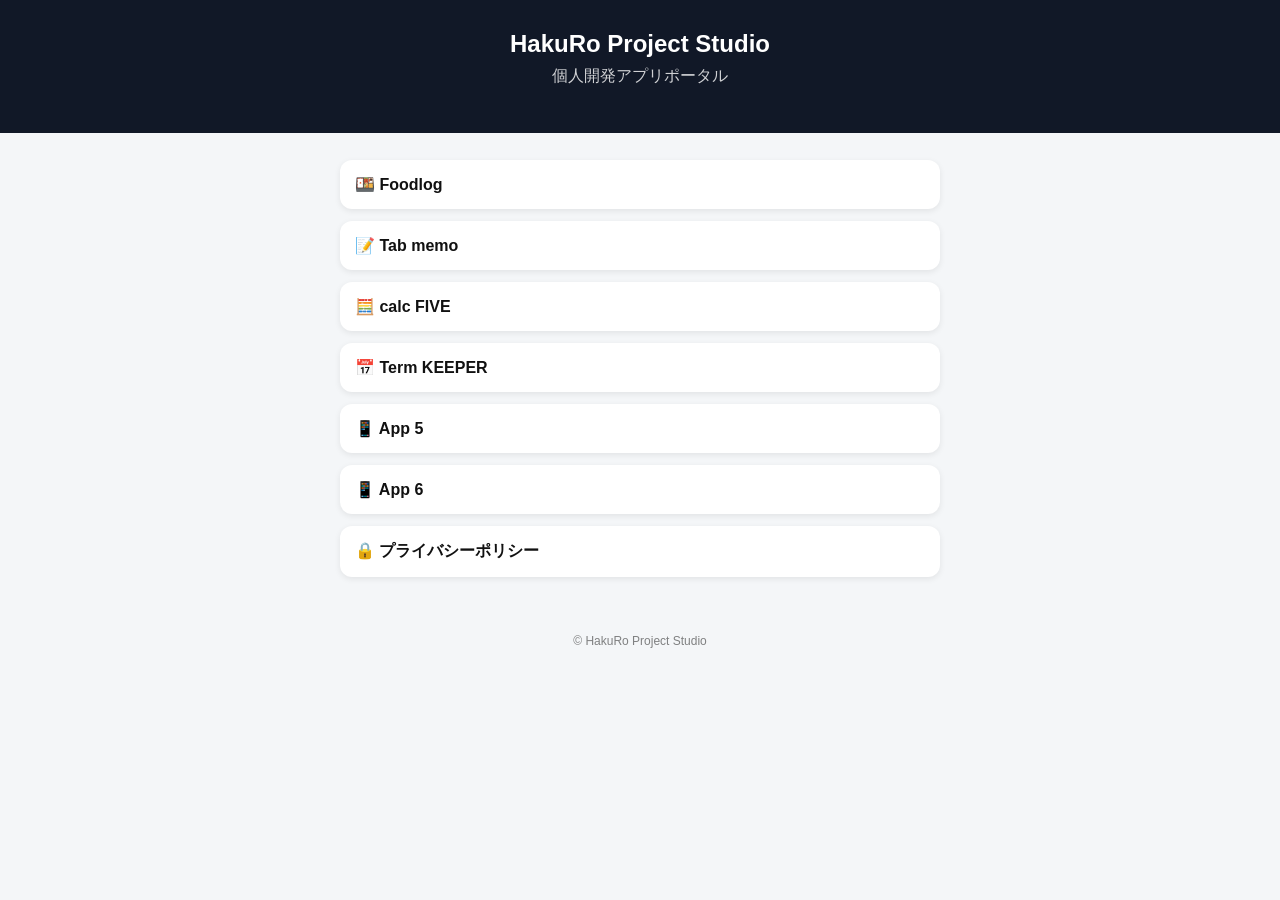
==== index.html @ 04d57a57 "index.html" ====
<!DOCTYPE html>
<html lang="ja">
<head>
<meta charset="UTF-8">
<meta name="viewport" content="width=device-width, initial-scale=1.0">
<title>HakuRo Project Studio</title>

<style>
body {
  font-family: sans-serif;
  margin: 0;
  background: #f4f6f8;
  color: #333;
}

header {
  background: #111827;
  color: white;
  padding: 30px 20px;
  text-align: center;
}

header h1 {
  margin: 0;
  font-size: 24px;
}

header p {
  margin-top: 8px;
  opacity: 0.8;
}

.container {
  padding: 15px;
  max-width: 600px;
  margin: auto;
}

.card {
  background: white;
  margin: 12px 0;
  padding: 15px;
  border-radius: 12px;
  box-shadow: 0 2px 6px rgba(0,0,0,0.08);
  transition: 0.2s;
}

.card:hover {
  transform: scale(1.02);
}

a {
  text-decoration: none;
  color: #111;
  font-weight: bold;
}

footer {
  text-align: center;
  font-size: 12px;
  opacity: 0.6;
  margin: 30px 0;
}
</style>

</head>

<body>

<header>
  <h1>HakuRo Project Studio</h1>
  <p>個人開発アプリポータル</p>
</header>

<div class="container">

  <div class="card">
    <a href="foodlog.html">🍱 Foodlog</a>
  </div>

  <div class="card">
    <a href="tabmemo.html">📝 Tab memo</a>
  </div>

  <div class="card">
    <a href="calcfive.html">🧮 calc FIVE</a>
  </div>

  <div class="card">
    <a href="app5.html">📅 Term KEEPER</a>
  </div>
  
  <div class="card">
    <a href="app5.html">📱 App 5</a>
  </div>

  <div class="card">
    <a href="app6.html">📱 App 6</a>
  </div>

  <div class="card">
    <a href="privacy.html">🔒 プライバシーポリシー</a>
  </div>

</div>

<footer>
© HakuRo Project Studio
</footer>

</body>
</html>
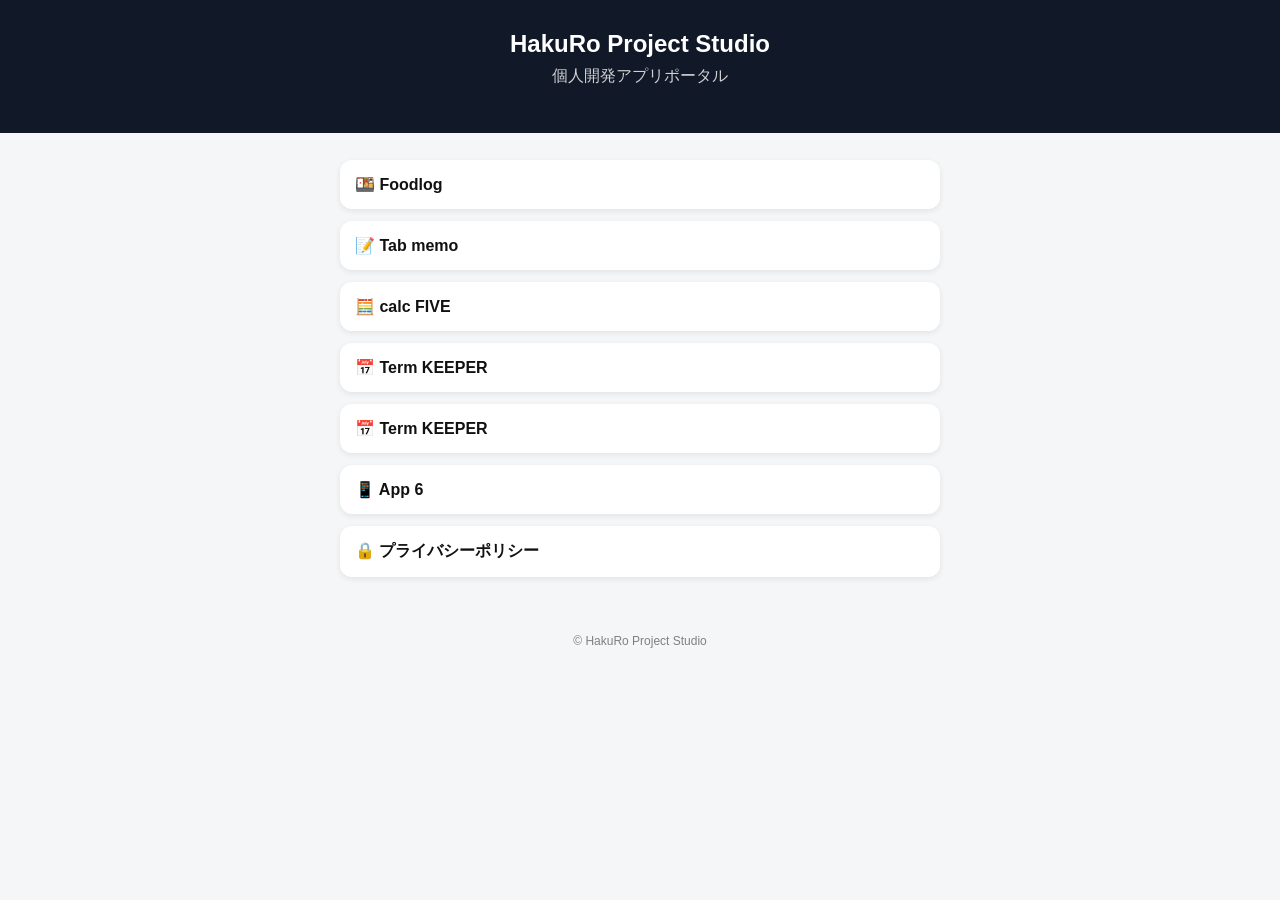
==== commit 414c2dc2: "index.html" ====
--- a/index.html
+++ b/index.html
@@ -96,7 +96,7 @@
   </div>
   
   <div class="card">
-    <a href="app5.html">📱 App 5</a>
+    <a href="app5.html">📅 Term KEEPER</a>
   </div>
 
   <div class="card">
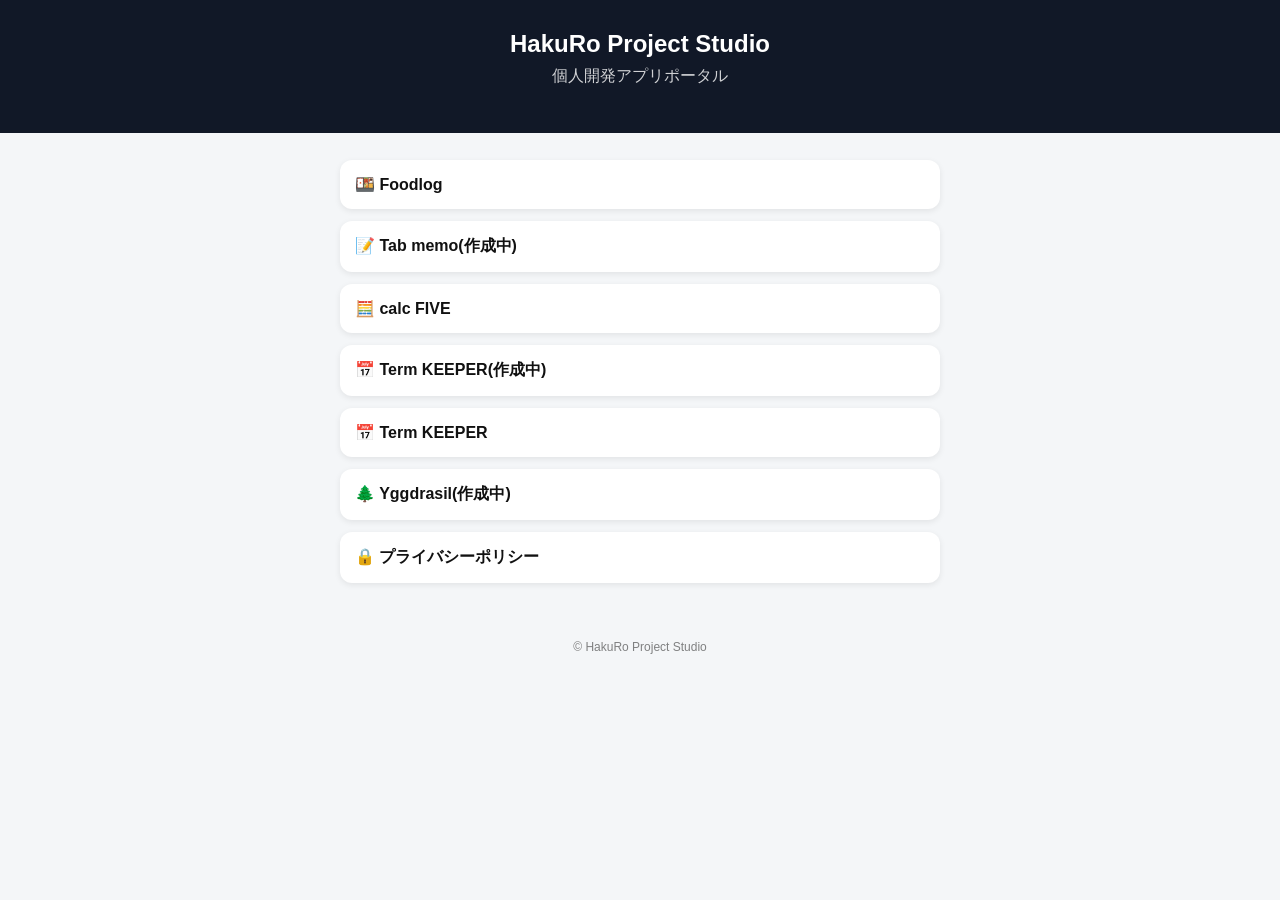
==== commit 545910d7: "index.html" ====
--- a/index.html
+++ b/index.html
@@ -84,7 +84,7 @@
   </div>
 
   <div class="card">
-    <a href="tabmemo.html">📝 Tab memo</a>
+    <a href="tabmemo.html">📝 Tab memo(作成中)</a>
   </div>
 
   <div class="card">
@@ -92,7 +92,7 @@
   </div>
 
   <div class="card">
-    <a href="app5.html">📅 Term KEEPER</a>
+    <a href="app5.html">📅 Term KEEPER(作成中)</a>
   </div>
   
   <div class="card">
@@ -100,7 +100,7 @@
   </div>
 
   <div class="card">
-    <a href="app6.html">📱 App 6</a>
+    <a href="app6.html">🌲 Yggdrasil(作成中)</a>
   </div>
 
   <div class="card">
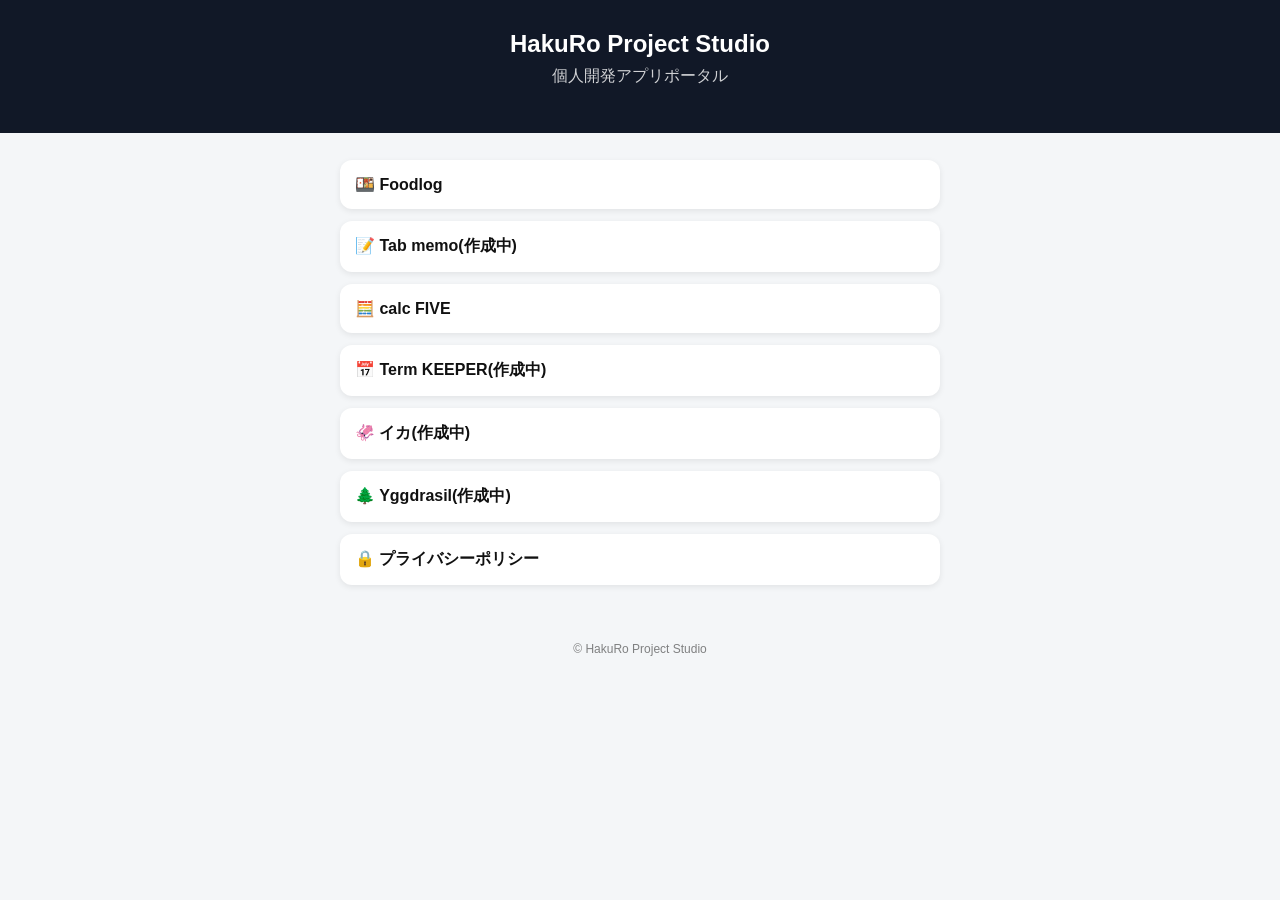
==== commit 841cddbf: "Update index.html" ====
--- a/index.html
+++ b/index.html
@@ -1,11 +1,6 @@
-
-
-
-
-
 <!DOCTYPE html>
 <html lang="ja">
-<head>
+<head><link rel="stylesheet" href="../css/style.css">
 <meta charset="UTF-8">
 <meta name="viewport" content="width=device-width, initial-scale=1.0">
 <title>HakuRo Project Studio</title>
@@ -80,27 +75,27 @@
 <div class="container">
 
   <div class="card">
-    <a href="foodlog.html">🍱 Foodlog</a>
+    <a href="apps/foodlog.html">🍱 Foodlog</a>
   </div>
 
   <div class="card">
-    <a href="tabmemo.html">📝 Tab memo(作成中)</a>
+    <a href="apps/tabmemo.html">📝 Tab memo(作成中)</a>
   </div>
 
   <div class="card">
-    <a href="calcfive.html">🧮 calc FIVE</a>
+    <a href="apps/calcfive.html">🧮 calc FIVE</a>
   </div>
 
   <div class="card">
-    <a href="app5.html">📅 Term KEEPER(作成中)</a>
+    <a href="apps/termkeeper.html">📅 Term KEEPER(作成中)</a>
   </div>
   
   <div class="card">
-    <a href="app5.html">📅 Term KEEPER</a>
+    <a href="apps/ikatap.html">🦑 イカ(作成中)</a>
   </div>
 
   <div class="card">
-    <a href="app6.html">🌲 Yggdrasil(作成中)</a>
+    <a href="apps/yggdrasil.html">🌲 Yggdrasil(作成中)</a>
   </div>
 
   <div class="card">
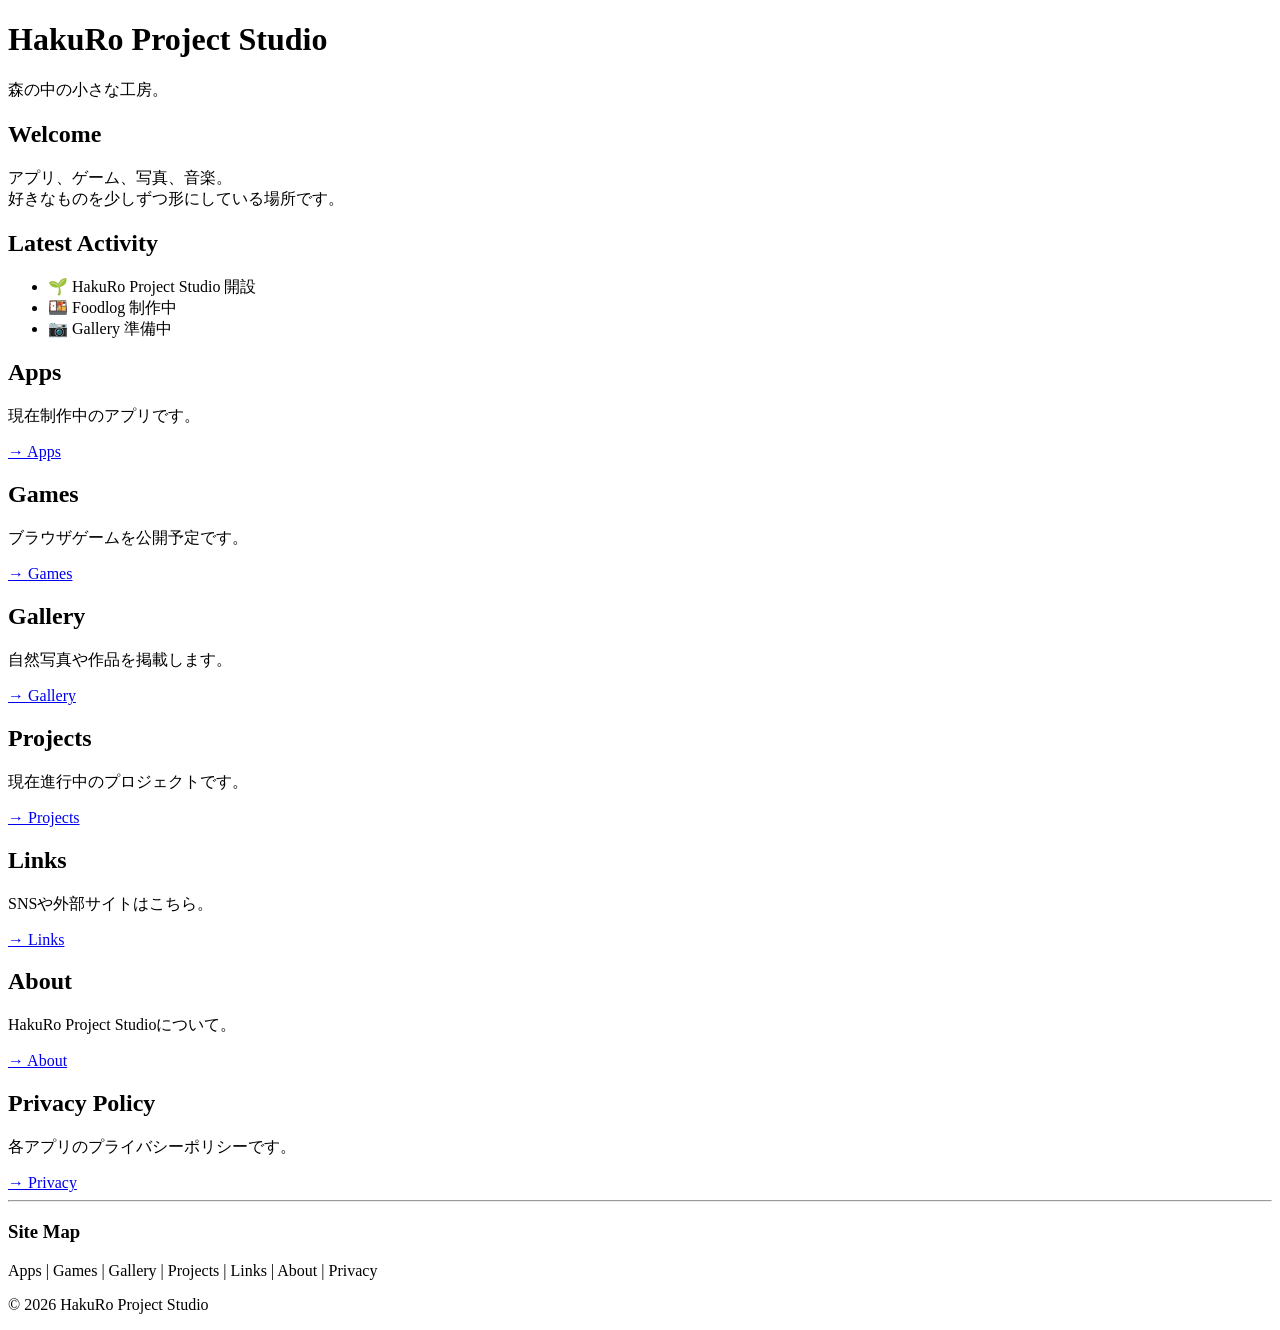
==== commit bab65b3c: "Update index.html" ====
--- a/index.html
+++ b/index.html
@@ -1,112 +1,171 @@
 <!DOCTYPE html>
 <html lang="ja">
-<head><link rel="stylesheet" href="../css/style.css">
-<meta charset="UTF-8">
-<meta name="viewport" content="width=device-width, initial-scale=1.0">
-<title>HakuRo Project Studio</title>
 
-<style>
-body {
-  font-family: sans-serif;
-  margin: 0;
-  background: #f4f6f8;
-  color: #333;
-}
+<head>
+    <meta charset="UTF-8">
+    <meta name="viewport" content="width=device-width, initial-scale=1.0">
 
-header {
-  background: #111827;
-  color: white;
-  padding: 30px 20px;
-  text-align: center;
-}
+    <title>HakuRo Project Studio</title>
 
-header h1 {
-  margin: 0;
-  font-size: 24px;
-}
-
-header p {
-  margin-top: 8px;
-  opacity: 0.8;
-}
-
-.container {
-  padding: 15px;
-  max-width: 600px;
-  margin: auto;
-}
-
-.card {
-  background: white;
-  margin: 12px 0;
-  padding: 15px;
-  border-radius: 12px;
-  box-shadow: 0 2px 6px rgba(0,0,0,0.08);
-  transition: 0.2s;
-}
-
-.card:hover {
-  transform: scale(1.02);
-}
-
-a {
-  text-decoration: none;
-  color: #111;
-  font-weight: bold;
-}
-
-footer {
-  text-align: center;
-  font-size: 12px;
-  opacity: 0.6;
-  margin: 30px 0;
-}
-</style>
-
+    <link rel="stylesheet" href="css/style.css">
 </head>
 
 <body>
 
 <header>
-  <h1>HakuRo Project Studio</h1>
-  <p>個人開発アプリポータル</p>
+    <h1>HakuRo Project Studio</h1>
+    <p>森の中の小さな工房。</p>
 </header>
 
-<div class="container">
+<main>
 
-  <div class="card">
-    <a href="apps/foodlog.html">🍱 Foodlog</a>
-  </div>
+<section class="hero">
+    <h2>Welcome</h2>
 
-  <div class="card">
-    <a href="apps/tabmemo.html">📝 Tab memo(作成中)</a>
-  </div>
+    <p>
+        アプリ、ゲーム、写真、音楽。<br>
+        好きなものを少しずつ形にしている場所です。
+    </p>
+</section>
 
-  <div class="card">
-    <a href="apps/calcfive.html">🧮 calc FIVE</a>
-  </div>
+<section class="card">
 
-  <div class="card">
-    <a href="apps/termkeeper.html">📅 Term KEEPER(作成中)</a>
-  </div>
-  
-  <div class="card">
-    <a href="apps/ikatap.html">🦑 イカ(作成中)</a>
-  </div>
+<h2>Latest Activity</h2>
 
-  <div class="card">
-    <a href="apps/yggdrasil.html">🌲 Yggdrasil(作成中)</a>
-  </div>
+<ul>
+    <li>🌱 HakuRo Project Studio 開設</li>
+    <li>🍱 Foodlog 制作中</li>
+    <li>📷 Gallery 準備中</li>
+</ul>
 
-  <div class="card">
-    <a href="privacy.html">🔒 プライバシーポリシー</a>
-  </div>
+</section>
 
-</div>
+<section class="card">
+
+<h2>Apps</h2>
+
+<p>
+現在制作中のアプリです。
+</p>
+
+<a href="apps/index.html">
+→ Apps
+</a>
+
+</section>
+
+<section class="card">
+
+<h2>Games</h2>
+
+<p>
+ブラウザゲームを公開予定です。
+</p>
+
+<a href="games/index.html">
+→ Games
+</a>
+
+</section>
+
+<section class="card">
+
+<h2>Gallery</h2>
+
+<p>
+自然写真や作品を掲載します。
+</p>
+
+<a href="gallery/index.html">
+→ Gallery
+</a>
+
+</section>
+
+<section class="card">
+
+<h2>Projects</h2>
+
+<p>
+現在進行中のプロジェクトです。
+</p>
+
+<a href="projects/index.html">
+→ Projects
+</a>
+
+</section>
+
+<section class="card">
+
+<h2>Links</h2>
+
+<p>
+SNSや外部サイトはこちら。
+</p>
+
+<a href="links/index.html">
+→ Links
+</a>
+
+</section>
+
+<section class="card">
+
+<h2>About</h2>
+
+<p>
+HakuRo Project Studioについて。
+</p>
+
+<a href="about/index.html">
+→ About
+</a>
+
+</section>
+
+<section class="card">
+
+<h2>Privacy Policy</h2>
+
+<p>
+各アプリのプライバシーポリシーです。
+</p>
+
+<a href="privacy/index.html">
+→ Privacy
+</a>
+
+</section>
+
+</main>
 
 <footer>
-© HakuRo Project Studio
+
+<hr>
+
+<h3>Site Map</h3>
+
+<p>
+
+Apps |
+Games |
+Gallery |
+Projects |
+Links |
+About |
+Privacy
+
+</p>
+
+<p>
+
+© 2026 HakuRo Project Studio
+
+</p>
+
 </footer>
 
 </body>
+
 </html>
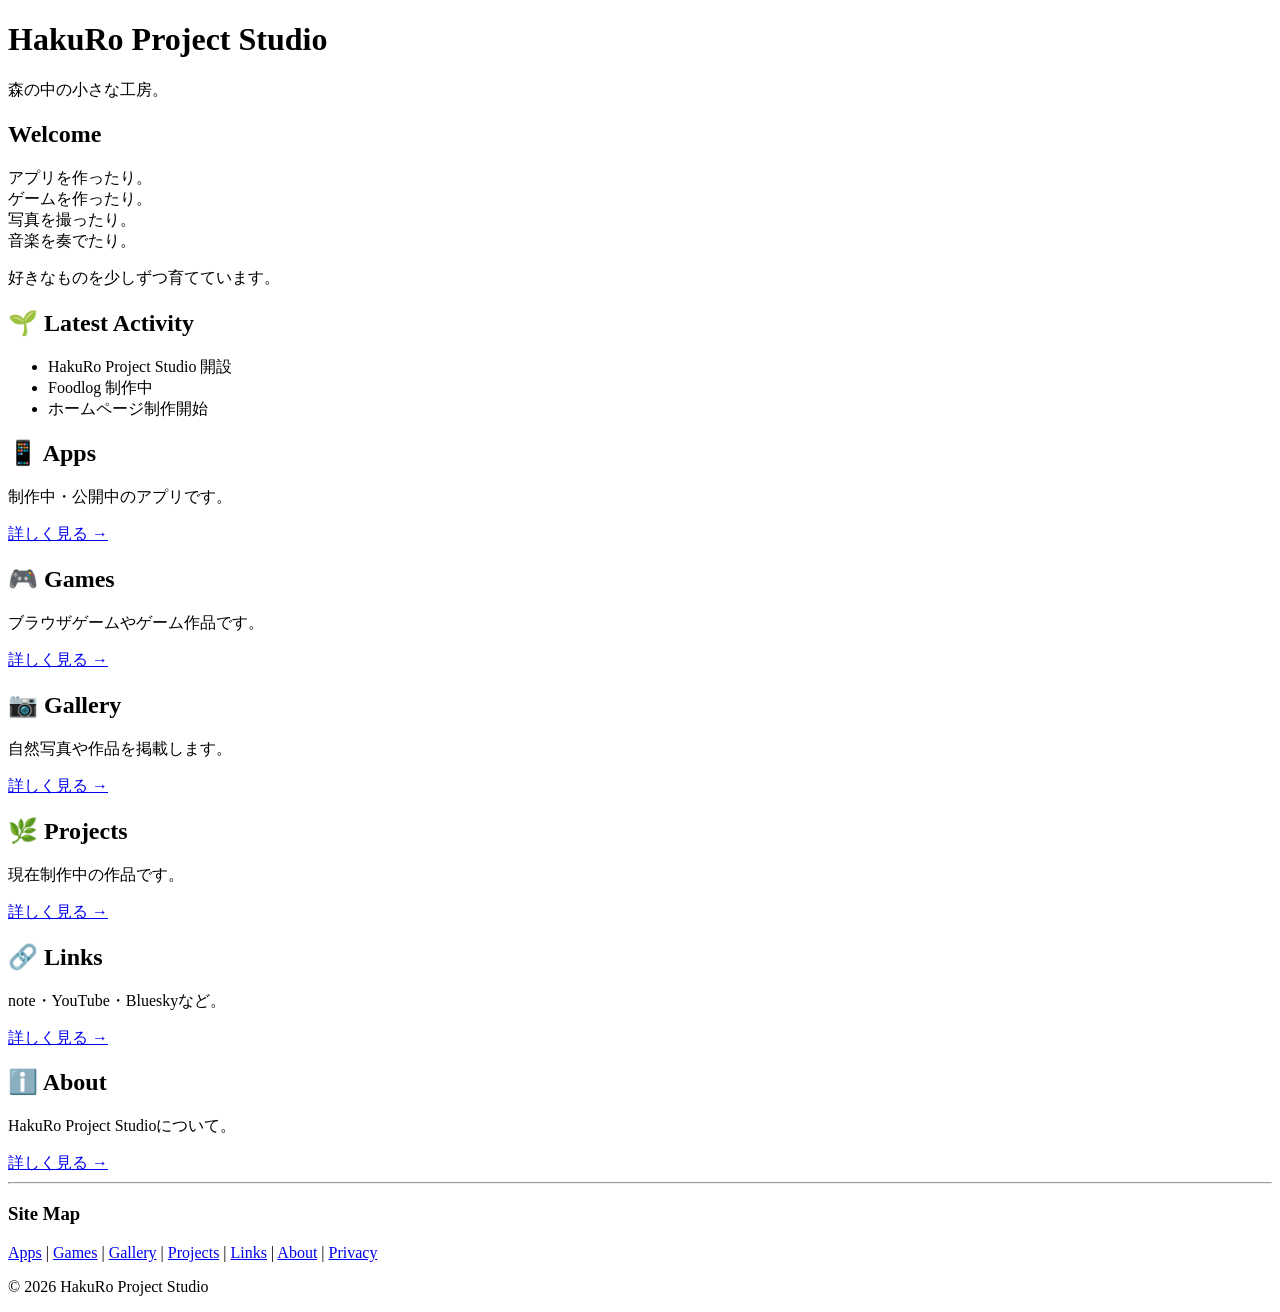
==== commit d3f803a6: "Update index.html" ====
--- a/index.html
+++ b/index.html
@@ -2,168 +2,207 @@
 <html lang="ja">
 
 <head>
+
     <meta charset="UTF-8">
     <meta name="viewport" content="width=device-width, initial-scale=1.0">
 
     <title>HakuRo Project Studio</title>
 
     <link rel="stylesheet" href="css/style.css">
+
 </head>
 
 <body>
 
 <header>
+
     <h1>HakuRo Project Studio</h1>
+
     <p>森の中の小さな工房。</p>
+
 </header>
 
 <main>
 
-<section class="hero">
-    <h2>Welcome</h2>
-
-    <p>
-        アプリ、ゲーム、写真、音楽。<br>
-        好きなものを少しずつ形にしている場所です。
-    </p>
-</section>
-
-<section class="card">
-
-<h2>Latest Activity</h2>
-
-<ul>
-    <li>🌱 HakuRo Project Studio 開設</li>
-    <li>🍱 Foodlog 制作中</li>
-    <li>📷 Gallery 準備中</li>
-</ul>
-
-</section>
-
-<section class="card">
-
-<h2>Apps</h2>
+    <section class="hero">
+
+        <h2>Welcome</h2>
+
+        <p>
+
+            アプリを作ったり。<br>
+            ゲームを作ったり。<br>
+            写真を撮ったり。<br>
+            音楽を奏でたり。
+
+        </p>
+
+        <p>
+
+            好きなものを少しずつ育てています。
+
+        </p>
+
+    </section>
+
+    <section class="card">
+
+        <h2>🌱 Latest Activity</h2>
+
+        <ul>
+
+            <li>HakuRo Project Studio 開設</li>
+            <li>Foodlog 制作中</li>
+            <li>ホームページ制作開始</li>
+
+        </ul>
+
+    </section>
+
+    <div class="grid">
+
+        <section class="card">
+
+            <h2>📱 Apps</h2>
+
+            <p>
+
+                制作中・公開中のアプリです。
+
+            </p>
+
+            <a href="apps/index.html">
+
+                詳しく見る →
+
+            </a>
+
+        </section>
+
+        <section class="card">
+
+            <h2>🎮 Games</h2>
+
+            <p>
+
+                ブラウザゲームやゲーム作品です。
+
+            </p>
+
+            <a href="games/index.html">
+
+                詳しく見る →
+
+            </a>
+
+        </section>
+
+        <section class="card">
+
+            <h2>📷 Gallery</h2>
+
+            <p>
+
+                自然写真や作品を掲載します。
+
+            </p>
+
+            <a href="gallery/index.html">
+
+                詳しく見る →
+
+            </a>
+
+        </section>
+
+        <section class="card">
+
+            <h2>🌿 Projects</h2>
+
+            <p>
+
+                現在制作中の作品です。
+
+            </p>
+
+            <a href="projects/index.html">
+
+                詳しく見る →
+
+            </a>
+
+        </section>
+
+        <section class="card">
+
+            <h2>🔗 Links</h2>
+
+            <p>
+
+                note・YouTube・Blueskyなど。
+
+            </p>
+
+            <a href="links/index.html">
+
+                詳しく見る →
+
+            </a>
+
+        </section>
+
+        <section class="card">
+
+            <h2>ℹ️ About</h2>
+
+            <p>
+
+                HakuRo Project Studioについて。
+
+            </p>
+
+            <a href="about/index.html">
+
+                詳しく見る →
+
+            </a>
+
+        </section>
+
+    </div>
+
+</main>
+
+<footer>
+
+<hr>
+
+<h3>Site Map</h3>
 
 <p>
-現在制作中のアプリです。
+
+<a href="apps/index.html">Apps</a> |
+
+<a href="games/index.html">Games</a> |
+
+<a href="gallery/index.html">Gallery</a> |
+
+<a href="projects/index.html">Projects</a> |
+
+<a href="links/index.html">Links</a> |
+
+<a href="about/index.html">About</a> |
+
+<a href="privacy/index.html">Privacy</a>
+
 </p>
 
-<a href="apps/index.html">
-→ Apps
-</a>
-
-</section>
-
-<section class="card">
-
-<h2>Games</h2>
-
 <p>
-ブラウザゲームを公開予定です。
+
+© 2026 HakuRo Project Studio
+
 </p>
 
-<a href="games/index.html">
-→ Games
-</a>
-
-</section>
-
-<section class="card">
-
-<h2>Gallery</h2>
-
-<p>
-自然写真や作品を掲載します。
-</p>
-
-<a href="gallery/index.html">
-→ Gallery
-</a>
-
-</section>
-
-<section class="card">
-
-<h2>Projects</h2>
-
-<p>
-現在進行中のプロジェクトです。
-</p>
-
-<a href="projects/index.html">
-→ Projects
-</a>
-
-</section>
-
-<section class="card">
-
-<h2>Links</h2>
-
-<p>
-SNSや外部サイトはこちら。
-</p>
-
-<a href="links/index.html">
-→ Links
-</a>
-
-</section>
-
-<section class="card">
-
-<h2>About</h2>
-
-<p>
-HakuRo Project Studioについて。
-</p>
-
-<a href="about/index.html">
-→ About
-</a>
-
-</section>
-
-<section class="card">
-
-<h2>Privacy Policy</h2>
-
-<p>
-各アプリのプライバシーポリシーです。
-</p>
-
-<a href="privacy/index.html">
-→ Privacy
-</a>
-
-</section>
-
-</main>
-
-<footer>
-
-<hr>
-
-<h3>Site Map</h3>
-
-<p>
-
-Apps |
-Games |
-Gallery |
-Projects |
-Links |
-About |
-Privacy
-
-</p>
-
-<p>
-
-© 2026 HakuRo Project Studio
-
-</p>
-
 </footer>
 
 </body>
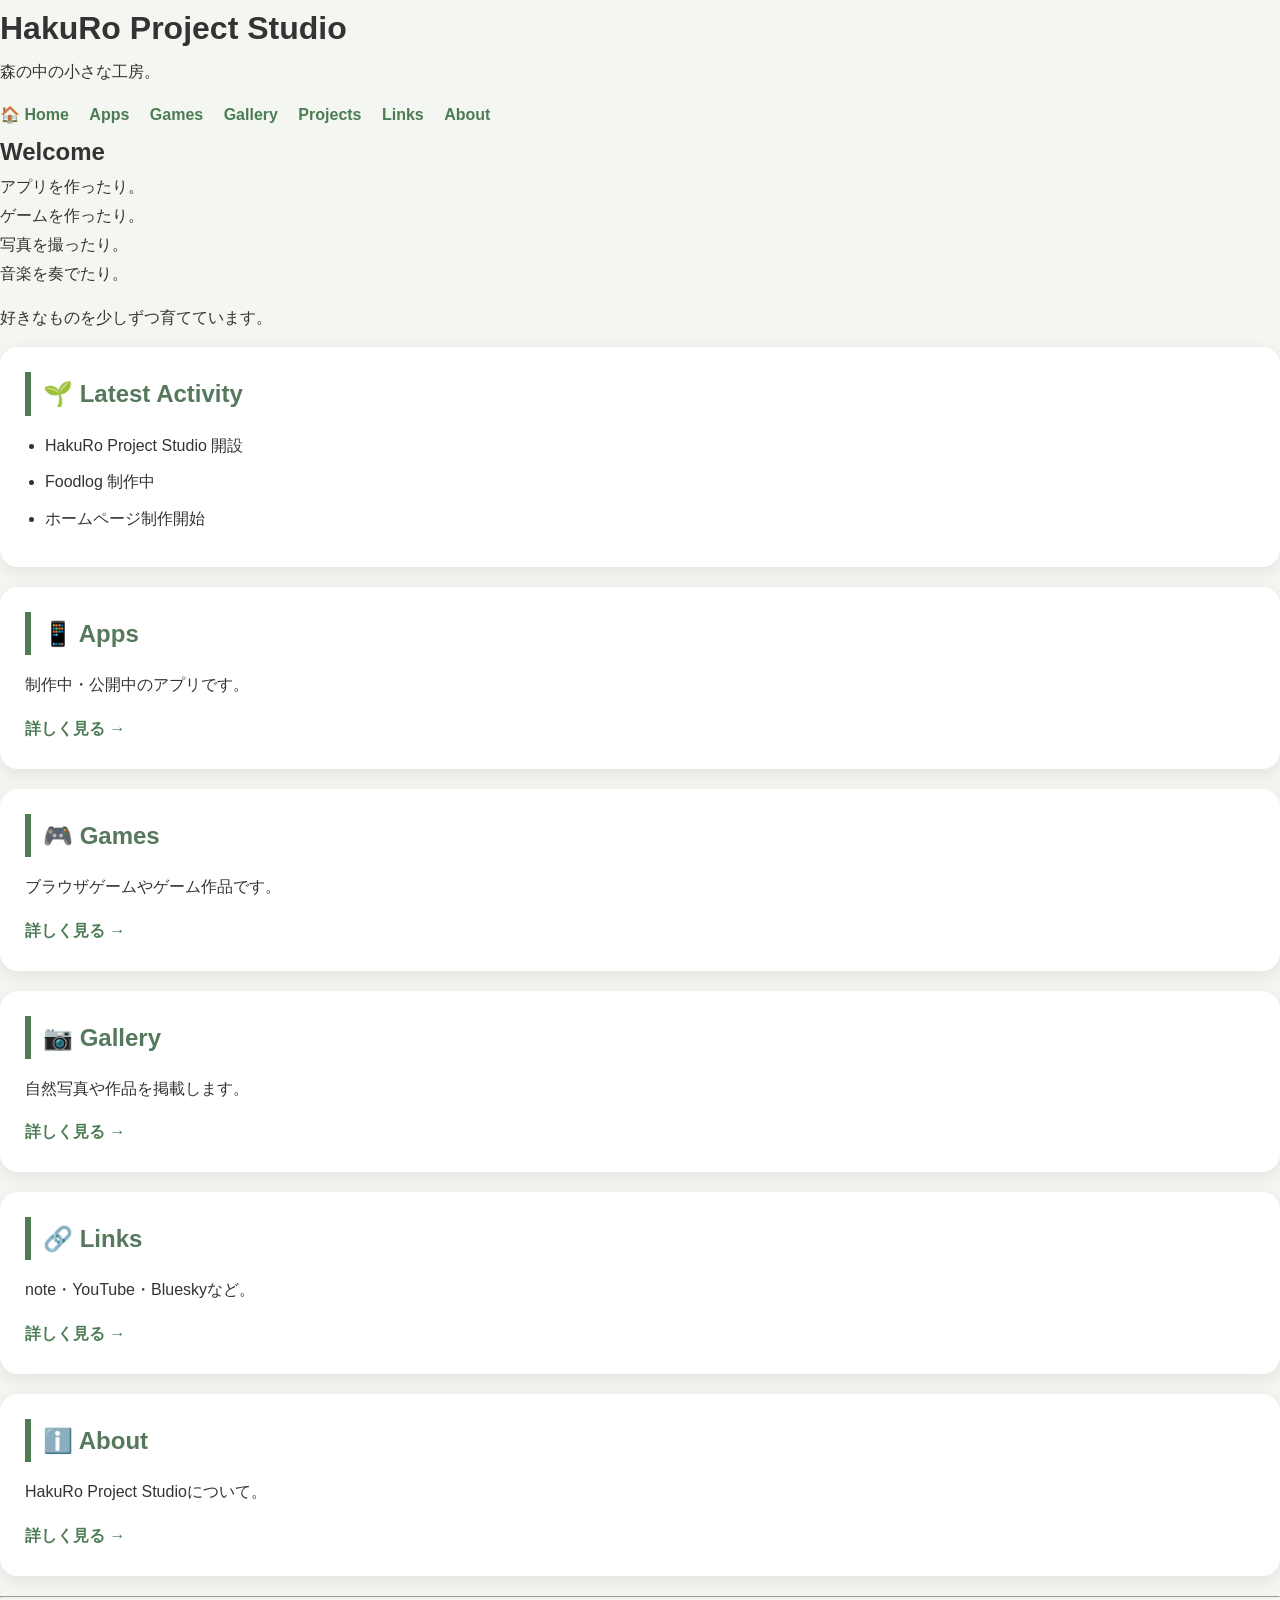
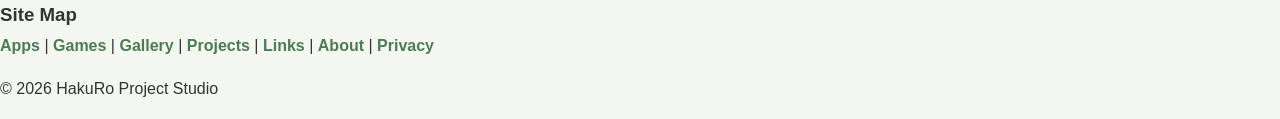
==== commit 94fe13a4: "Update index.html" ====
--- a/index.html
+++ b/index.html
@@ -4,11 +4,19 @@
 <head>
 
     <meta charset="UTF-8">
-    <meta name="viewport" content="width=device-width, initial-scale=1.0">
+<meta name="viewport" content="width=device-width, initial-scale=1.0">
+
+<link rel="icon" type="image/png" href="images/web_icon.png">
 
     <title>HakuRo Project Studio</title>
 
-    <link rel="stylesheet" href="css/style.css">
+   <link rel="stylesheet" href="css/base.css">
+<link rel="stylesheet" href="css/layout.css">
+<link rel="stylesheet" href="css/components.css">
+<link rel="stylesheet" href="css/apps.css">
+<link rel="stylesheet" href="css/gallery.css">
+<link rel="stylesheet" href="css/carousel.css">
+<link rel="stylesheet" href="css/responsive.css">
 
 </head>
 
@@ -21,6 +29,24 @@
     <p>森の中の小さな工房。</p>
 
 </header>
+
+<nav>
+
+    <a href="index.html">🏠 Home</a>
+
+    　<a href="apps/index.html">Apps</a>
+
+    　<a href="games/index.html">Games</a>
+
+    　<a href="gallery/index.html">Gallery</a>
+
+    　<a href="projects/index.html">Projects</a>
+
+    　<a href="links/index.html">Links</a>
+
+    　<a href="about/index.html">About</a>
+
+</nav>
 
 <main>
 
@@ -115,14 +141,13 @@
 
         </section>
 
+       <!-- ==========================
         <section class="card">
 
             <h2>🌿 Projects</h2>
 
             <p>
-
                 現在制作中の作品です。
-
             </p>
 
             <a href="projects/index.html">
@@ -131,7 +156,8 @@
 
             </a>
 
-        </section>
+    </section>
+========================== -->
 
         <section class="card">
 
--- a/css/base.css
+++ b/css/base.css
@@ -0,0 +1,107 @@
+/* ==========================
+   HakuRo Project Studio
+   Base Style
+========================== */
+
+/* -------------------------
+   Reset
+------------------------- */
+
+*{
+
+    margin:0;
+
+    padding:0;
+
+    box-sizing:border-box;
+
+}
+
+/* -------------------------
+   Body
+------------------------- */
+
+body{
+
+    font-family:"Yu Gothic",sans-serif;
+
+    background:#f4f7f1;
+
+    color:#333;
+
+    line-height:1.8;
+
+}
+
+/* -------------------------
+   Typography
+------------------------- */
+
+h1,
+h2,
+h3,
+h4,
+h5,
+h6{
+
+    font-weight:bold;
+
+}
+
+p{
+
+    margin-bottom:15px;
+
+}
+
+/* -------------------------
+   List
+------------------------- */
+
+ul{
+
+    padding-left:20px;
+
+}
+
+li{
+
+    margin:8px 0;
+
+}
+
+/* -------------------------
+   Link
+------------------------- */
+
+a{
+
+    color:#4c7c53;
+
+    text-decoration:none;
+
+    font-weight:bold;
+
+}
+
+a:hover{
+
+    color:#7fa883;
+
+    text-decoration:underline;
+
+}
+
+/* -------------------------
+   Image
+------------------------- */
+
+img{
+
+    display:block;
+
+    max-width:100%;
+
+    height:auto;
+
+}
--- a/css/components.css
+++ b/css/components.css
@@ -0,0 +1,126 @@
+/* ==========================
+   Components
+========================== */
+
+/* -------------------------
+   Card
+------------------------- */
+
+.card{
+
+    background:white;
+
+    border-radius:18px;
+
+    padding:25px;
+
+    margin-bottom:20px;
+
+    box-shadow:0 5px 18px rgba(0,0,0,.08);
+
+    transition:.25s;
+
+}
+
+.card:hover{
+
+    transform:translateY(-5px);
+
+    box-shadow:0 12px 24px rgba(0,0,0,.12);
+
+}
+
+.card h2{
+
+    color:#56785c;
+
+    border-left:6px solid #4f7c54;
+
+    padding-left:12px;
+
+    margin-bottom:16px;
+
+}
+
+.card p {
+
+    margin-bottom: 15px;
+
+}
+
+/* -------------------------
+   Breadcrumb
+------------------------- */
+
+.breadcrumb{
+
+    max-width:1100px;
+
+    margin:0 auto 25px;
+
+    padding:0 5px;
+
+    font-size:.95rem;
+
+    color:#666;
+
+}
+
+.breadcrumb a{
+
+    color:#5f8966;
+
+    text-decoration:none;
+
+}
+
+.breadcrumb a:hover{
+
+    text-decoration:underline;
+
+}
+
+
+.breadcrumb span{
+
+    margin:0 6px;
+
+}
+
+/* -------------------------
+   Status
+------------------------- */
+
+.status{
+
+    display:inline-block;
+
+    margin-top:12px;
+
+    padding:5px 12px;
+
+    border-radius:999px;
+
+    background:#e8f4ea;
+
+    color:#2f6d3f;
+
+    font-size:.9rem;
+
+    font-weight:bold;
+
+}
+
+/* -------------------------
+   Common Link
+------------------------- */
+
+.app-link{
+
+    display:inline-block;
+
+    margin-top:12px;
+
+    font-weight:bold;
+
+}
--- a/css/apps.css
+++ b/css/apps.css
@@ -0,0 +1,142 @@
+/* ==========================
+   Apps
+========================== */
+
+/* -------------------------
+   App Grid
+------------------------- */
+
+.app-grid{
+
+    display:grid;
+
+    grid-template-columns:repeat(auto-fit,minmax(300px,1fr));
+
+    gap:24px;
+
+    margin-top:24px;
+
+}
+
+/* -------------------------
+   App Card
+------------------------- */
+
+.app-card{
+
+    display:flex;
+
+    align-items:center;
+
+    gap:20px;
+
+    padding:20px;
+
+    transition:.25s;
+
+}
+
+.app-card:hover{
+
+    transform:translateY(-4px);
+
+}
+
+/* -------------------------
+   App Icon
+------------------------- */
+
+.app-icon{
+
+    width:90px;
+
+    height:90px;
+
+   
+margin:0 auto;
+
+
+    flex-shrink:0;
+
+    border-radius:20px;
+
+    overflow:hidden;
+
+    background:#f4f4f4;
+
+}
+
+.app-icon img{
+
+    width:100%;
+
+    height:100%;
+
+    object-fit:cover;
+
+}
+
+/* -------------------------
+   App Info
+------------------------- */
+
+.app-info{
+
+    flex:1;
+
+}
+
+.app-info h2,
+.app-info h3{
+
+    margin-bottom:10px;
+
+}
+
+/* -------------------------
+   Detail Header
+------------------------- */
+
+.app-detail-header{
+
+    display:flex;
+
+    flex-direction:column;
+
+    align-items:center;
+
+    text-align:center;
+
+    gap:24px;
+
+    margin-top:20px;
+
+}
+
+.app-detail-header .app-info{
+
+    width:100%;
+
+}
+
+/* -------------------------
+   App Image
+------------------------- */
+
+.app-image{
+
+    height:240px;
+
+    border-radius:18px;
+
+    background:#eef3ea;
+
+    display:flex;
+
+    justify-content:center;
+
+    align-items:center;
+
+   color:#56785c;
+
+}
--- a/css/carousel.css
+++ b/css/carousel.css
@@ -0,0 +1,117 @@
+/* ==========================
+   Carousel
+========================== */
+
+.carousel{
+
+    max-width:340px;
+
+    margin:30px auto;
+
+}
+
+.carousel-window{
+
+    width:100%;
+
+    overflow:hidden;
+
+    border-radius:18px;
+
+    box-shadow:0 6px 16px rgba(0,0,0,.15);
+
+}
+
+.carousel-track{
+
+    display:flex;
+
+    transition:transform .35s ease;
+
+}
+
+.carousel-track img{
+
+    width:100%;
+
+    min-width:100%;
+
+    height:auto;
+
+    display:block;
+
+}
+
+.carousel-controls{
+
+    display:flex;
+
+    justify-content:center;
+
+    align-items:center;
+
+    gap:18px;
+
+    margin-top:18px;
+
+}
+
+.carousel-btn{
+
+    width:42px;
+
+    height:42px;
+
+    border:none;
+
+    border-radius:50%;
+
+    background:#5f8966;
+
+    color:#fff;
+
+    font-size:22px;
+
+    cursor:pointer;
+
+    transition:.2s;
+
+}
+
+.carousel-btn:hover{
+
+    background:#4f7c54;
+
+}
+
+.carousel-dots{
+
+    display:flex;
+
+    gap:10px;
+
+}
+
+.dot{
+
+    width:10px;
+
+    height:10px;
+
+    border-radius:50%;
+
+    background:#cccccc;
+
+    cursor:pointer;
+
+    transition:.2s;
+
+}
+
+.dot.active{
+
+    background:#5f8966;
+
+    transform:scale(1.2);
+
+}
--- a/css/responsive.css
+++ b/css/responsive.css
@@ -0,0 +1,141 @@
+/* ==========================
+   Responsive
+========================== */
+
+@media (max-width:700px){
+
+    /* Header */
+
+    header{
+
+        padding:45px 20px;
+
+    }
+
+    header h1{
+
+        font-size:2rem;
+
+    }
+
+    header p{
+
+        font-size:1rem;
+
+    }
+
+    /* Hero */
+
+    .hero{
+
+        padding:40px 20px;
+
+    }
+
+    .hero h2{
+
+        font-size:1.8rem;
+
+    }
+
+    /* Grid */
+
+    .grid{
+
+        grid-template-columns:1fr;
+
+    }
+
+    .app-grid{
+
+        grid-template-columns:1fr;
+
+    }
+
+    /* App Detail */
+
+    .app-detail-header{
+
+        flex-direction:column;
+
+        text-align:center;
+
+    }
+
+    .app-card{
+
+        flex-direction:column;
+
+        text-align:center;
+
+    }
+
+    /* Carousel */
+
+    .carousel{
+
+        gap:8px;
+
+    }
+
+    .carousel-track img{
+
+        width:180px;
+
+    }
+
+}
+
+/* ==========================
+   Carousel Responsive
+========================== */
+
+@media (max-width:700px){
+
+    .carousel{
+
+        max-width:280px;
+
+    }
+
+    .carousel-window{
+
+        width:280px;
+
+    }
+
+    .carousel-track img{
+
+        width:280px;
+
+        min-width:280px;
+
+    }
+
+    .carousel-controls{
+
+        gap:14px;
+
+        margin-top:14px;
+
+    }
+
+    .carousel-btn{
+
+        width:38px;
+
+        height:38px;
+
+        font-size:20px;
+
+    }
+
+    .dot{
+
+        width:9px;
+
+        height:9px;
+
+    }
+
+}
